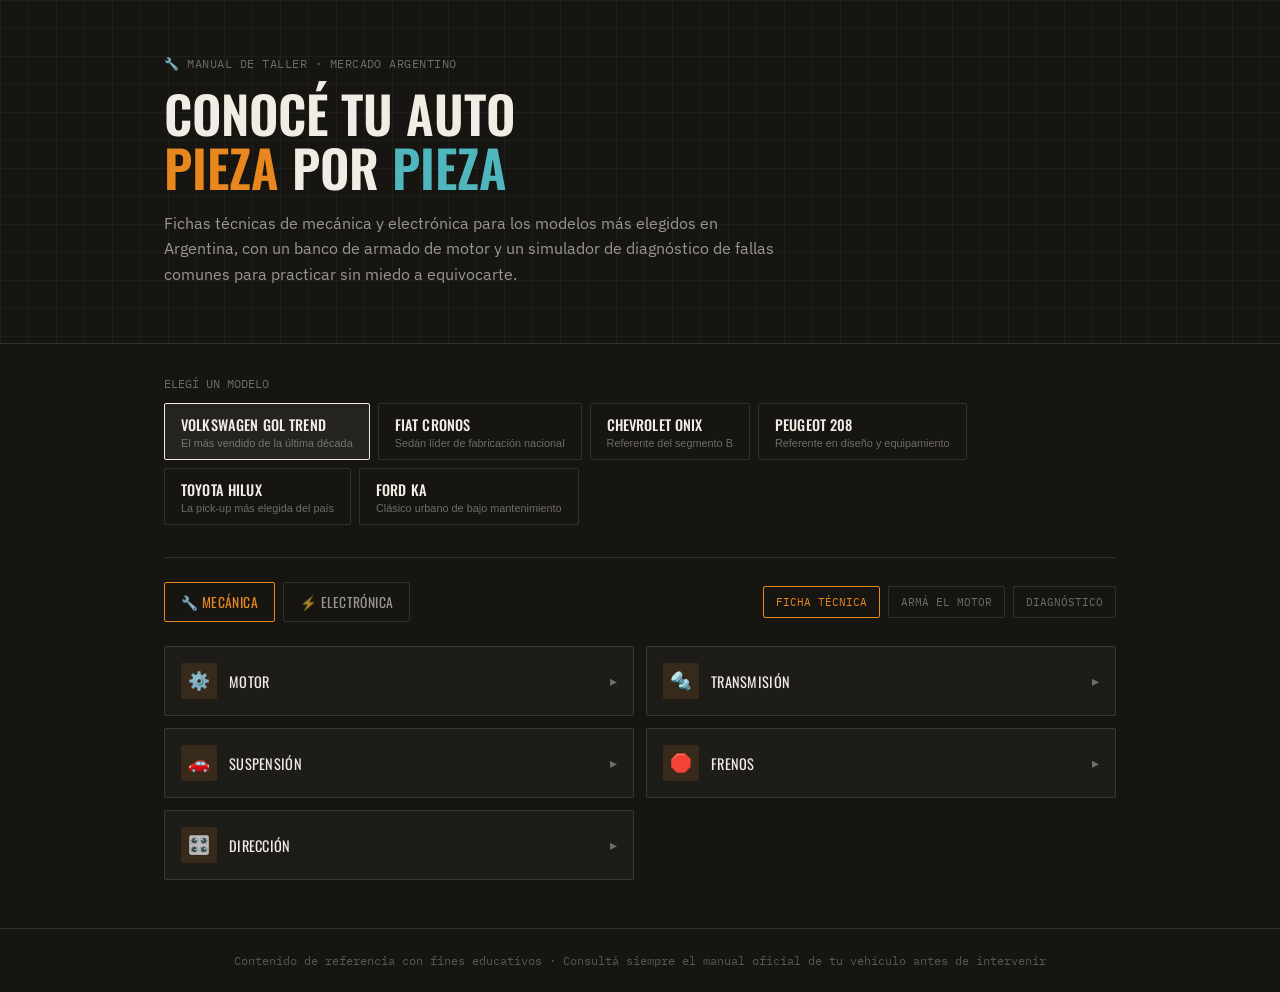
==== index.html @ b9983c9a "Add files via upload" ====
<!DOCTYPE html>
<html lang="es-AR">
<head>
<meta charset="UTF-8" />
<meta name="viewport" content="width=device-width, initial-scale=1.0" />
<title>Manual de Taller · Autos en Argentina</title>
<meta name="description" content="Fichas técnicas de mecánica y electrónica de los autos más elegidos en Argentina, con minijuegos de armado de motor y diagnóstico de fallas." />
<link rel="preconnect" href="https://fonts.googleapis.com">
<link rel="preconnect" href="https://fonts.gstatic.com" crossorigin>
<link href="https://fonts.googleapis.com/css2?family=Oswald:wght@400;500;600;700&family=IBM+Plex+Sans:wght@400;500;600&family=IBM+Plex+Mono:wght@400;500&display=swap" rel="stylesheet">
<link rel="stylesheet" href="style.css" />
</head>
<body>

  <header class="hero grid-bg">
    <div class="wrap">
      <div class="eyebrow"><span class="ico" style="color:var(--mech)">🔧</span> MANUAL DE TALLER · MERCADO ARGENTINO</div>
      <h1 class="title">
        CONOCÉ TU AUTO<br />
        <span style="color:var(--mech)">PIEZA</span> POR <span style="color:var(--elec)">PIEZA</span>
      </h1>
      <p class="subtitle">
        Fichas técnicas de mecánica y electrónica para los modelos más elegidos en Argentina, con un banco de armado
        de motor y un simulador de diagnóstico de fallas comunes para practicar sin miedo a equivocarte.
      </p>
    </div>
  </header>

  <main class="wrap main">

    <section>
      <div class="label">ELEGÍ UN MODELO</div>
      <div id="car-selector" class="car-selector"></div>
    </section>

    <section class="panel-section">
      <div class="controls-row">
        <div id="system-tabs" class="system-tabs"></div>
        <div id="view-tabs" class="view-tabs"></div>
      </div>
      <div id="view-container"></div>
    </section>

  </main>

  <footer class="footer">
    <p>Contenido de referencia con fines educativos · Consultá siempre el manual oficial de tu vehículo antes de intervenir</p>
  </footer>

  <script src="data.js"></script>
  <script src="app.js"></script>
</body>
</html>
---- style.css ----
:root {
  --bg: #161512;
  --panel: rgba(255,255,255,0.03);
  --border: rgba(255,255,255,0.12);
  --text: #F2EDE4;
  --text-dim: rgba(242,237,228,0.6);
  --text-dimmer: rgba(242,237,228,0.4);
  --mech: #E8871E;
  --elec: #4FB6BE;
  --danger: #C0463C;
  --danger-text: #E58077;
}

* { box-sizing: border-box; }

html, body {
  margin: 0;
  padding: 0;
  background: var(--bg);
  color: var(--text);
  font-family: 'IBM Plex Sans', sans-serif;
  -webkit-font-smoothing: antialiased;
}

.wrap {
  max-width: 1000px;
  margin: 0 auto;
  padding: 0 24px;
}

.mono { font-family: 'IBM Plex Mono', monospace; }

/* ---------- HERO ---------- */

.grid-bg {
  background-image:
    linear-gradient(rgba(255,255,255,0.035) 1px, transparent 1px),
    linear-gradient(90deg, rgba(255,255,255,0.035) 1px, transparent 1px);
  background-size: 28px 28px;
}

.hero {
  border-bottom: 1px solid var(--border);
  padding: 56px 0;
}

.eyebrow {
  font-family: 'IBM Plex Mono', monospace;
  font-size: 0.75rem;
  color: var(--text-dimmer);
  display: flex;
  align-items: center;
  gap: 8px;
  margin-bottom: 16px;
  letter-spacing: 0.04em;
}

.title {
  font-family: 'Oswald', sans-serif;
  font-weight: 600;
  font-size: clamp(2.2rem, 5vw, 3.2rem);
  line-height: 1.05;
  margin: 0 0 16px 0;
}

.subtitle {
  color: var(--text-dim);
  max-width: 620px;
  line-height: 1.6;
  margin: 0;
}

/* ---------- MAIN ---------- */

.main {
  padding: 32px 24px 48px;
  display: flex;
  flex-direction: column;
  gap: 32px;
}

.label {
  font-family: 'IBM Plex Mono', monospace;
  font-size: 0.75rem;
  color: var(--text-dimmer);
  margin-bottom: 12px;
}

/* ---------- CAR SELECTOR ---------- */

.car-selector {
  display: flex;
  flex-wrap: wrap;
  gap: 8px;
}

.car-card {
  border: 1px solid var(--border);
  background: transparent;
  border-radius: 2px;
  padding: 10px 16px;
  text-align: left;
  cursor: pointer;
  color: var(--text);
  transition: border-color 0.15s, background 0.15s;
}

.car-card:hover { border-color: rgba(255,255,255,0.3); }

.car-card.active {
  border-color: var(--text);
  background: rgba(255,255,255,0.06);
}

.car-card .name {
  font-family: 'Oswald', sans-serif;
  font-size: 0.9rem;
  font-weight: 500;
  letter-spacing: 0.01em;
}

.car-card .tag {
  font-size: 0.68rem;
  color: var(--text-dimmer);
  margin-top: 2px;
}

/* ---------- TABS ---------- */

.panel-section {
  border-top: 1px solid var(--border);
  padding-top: 24px;
}

.controls-row {
  display: flex;
  flex-wrap: wrap;
  align-items: center;
  justify-content: space-between;
  gap: 16px;
  margin-bottom: 24px;
}

.system-tabs, .view-tabs {
  display: flex;
  gap: 8px;
}

.tab-btn {
  display: flex;
  align-items: center;
  gap: 8px;
  padding: 9px 16px;
  border-radius: 2px;
  border: 1px solid var(--border);
  background: transparent;
  color: var(--text-dim);
  font-family: 'Oswald', sans-serif;
  letter-spacing: 0.03em;
  font-size: 0.85rem;
  cursor: pointer;
}

.view-tabs .tab-btn {
  font-family: 'IBM Plex Mono', monospace;
  font-size: 0.7rem;
  padding: 8px 12px;
  letter-spacing: normal;
}

/* ---------- INFO CARDS ---------- */

.info-grid {
  display: grid;
  grid-template-columns: 1fr;
  gap: 12px;
}

@media (min-width: 640px) {
  .info-grid { grid-template-columns: 1fr 1fr; }
}

.info-card {
  border: 1px solid var(--border);
  background: var(--panel);
  border-radius: 2px;
  overflow: hidden;
}

.info-card-header {
  width: 100%;
  display: flex;
  align-items: center;
  justify-content: space-between;
  gap: 12px;
  padding: 16px;
  background: transparent;
  border: none;
  cursor: pointer;
  color: var(--text);
  text-align: left;
}

.info-card-left {
  display: flex;
  align-items: center;
  gap: 12px;
}

.icon-badge {
  width: 36px;
  height: 36px;
  border-radius: 2px;
  display: flex;
  align-items: center;
  justify-content: center;
  font-size: 1.1rem;
  flex-shrink: 0;
}

.info-card-title {
  font-family: 'Oswald', sans-serif;
  font-size: 0.9rem;
  letter-spacing: 0.02em;
}

.chevron {
  color: var(--text-dimmer);
  transition: transform 0.15s;
  font-size: 0.9rem;
}

.chevron.open { transform: rotate(90deg); }

.info-card-body {
  padding: 0 16px 16px;
}

.info-card-desc {
  font-size: 0.88rem;
  color: var(--text-dim);
  line-height: 1.6;
  margin: 0 0 12px 0;
}

.spec-table {
  width: 100%;
  border-collapse: collapse;
  font-size: 0.85rem;
}

.spec-table tr { border-bottom: 1px solid rgba(255,255,255,0.1); }
.spec-table tr:last-child { border-bottom: none; }

.spec-table td {
  padding: 8px 0;
  vertical-align: top;
}

.spec-table td:first-child {
  color: var(--text-dimmer);
  font-family: 'IBM Plex Mono', monospace;
  font-size: 0.7rem;
  white-space: nowrap;
  padding-right: 12px;
}

.spec-table td:last-child { color: rgba(242,237,228,0.9); }

/* ---------- GAMES: SHARED ---------- */

.game-title {
  font-family: 'Oswald', sans-serif;
  font-size: 1.15rem;
  margin: 0 0 4px 0;
}

.game-desc {
  font-size: 0.88rem;
  color: var(--text-dimmer);
  max-width: 620px;
  line-height: 1.5;
  margin: 0 0 20px 0;
}

.game-columns {
  display: grid;
  grid-template-columns: 1fr;
  gap: 20px;
  margin-bottom: 16px;
}

@media (min-width: 640px) {
  .game-columns { grid-template-columns: 1fr 1fr; }
}

.game-box {
  border: 1px solid var(--border);
  background: var(--panel);
  border-radius: 2px;
  padding: 16px;
}

.game-box .box-label {
  font-family: 'IBM Plex Mono', monospace;
  font-size: 0.7rem;
  color: var(--text-dimmer);
  margin-bottom: 12px;
}

.chip-list {
  display: flex;
  flex-wrap: wrap;
  gap: 8px;
}

.chip-btn {
  padding: 8px 12px;
  border-radius: 2px;
  border: 1px solid rgba(255,255,255,0.15);
  background: transparent;
  color: rgba(242,237,228,0.8);
  font-size: 0.85rem;
  cursor: pointer;
  text-align: left;
}

.chip-btn:hover { border-color: rgba(255,255,255,0.4); }

.empty-note { font-size: 0.85rem; color: rgba(242,237,228,0.3); }

.seq-list {
  list-style: none;
  padding: 0;
  margin: 0;
  display: flex;
  flex-direction: column;
  gap: 6px;
}

.seq-item {
  display: flex;
  align-items: center;
  gap: 8px;
  font-size: 0.85rem;
  padding: 7px 8px;
  border-radius: 2px;
  color: rgba(242,237,228,0.3);
}

.seq-item.filled { color: white; }

.seq-num {
  font-family: 'IBM Plex Mono', monospace;
  color: rgba(242,237,228,0.25);
}

.seq-item.filled .seq-num { color: var(--accent, var(--mech)); }

.msg-box {
  display: flex;
  align-items: center;
  gap: 8px;
  font-size: 0.85rem;
  padding: 10px 12px;
  border-radius: 2px;
  border: 1px solid var(--border);
  margin-bottom: 16px;
}

.msg-box.ok { color: var(--accent, var(--mech)); }
.msg-box.err { color: var(--danger-text); border-color: var(--danger); }

.actions-row {
  display: flex;
  align-items: center;
  gap: 16px;
  flex-wrap: wrap;
}

.btn-ghost {
  display: flex;
  align-items: center;
  gap: 8px;
  font-size: 0.85rem;
  padding: 9px 14px;
  border-radius: 2px;
  border: 1px solid rgba(255,255,255,0.2);
  background: transparent;
  color: rgba(242,237,228,0.7);
  cursor: pointer;
}

.btn-ghost:hover { border-color: rgba(255,255,255,0.4); }

.btn-solid {
  font-family: 'Oswald', sans-serif;
  letter-spacing: 0.03em;
  font-size: 0.85rem;
  padding: 10px 18px;
  border-radius: 2px;
  border: none;
  background: var(--accent, var(--mech));
  color: #161512;
  cursor: pointer;
  font-weight: 500;
}

.btn-solid:disabled { opacity: 0.3; cursor: not-allowed; }

.hint-note { font-size: 0.75rem; color: rgba(242,237,228,0.3); }

/* diagnostic specific */

.failure-picker {
  display: flex;
  flex-wrap: wrap;
  gap: 8px;
  margin-bottom: 16px;
}

.failure-chip {
  display: flex;
  align-items: center;
  gap: 6px;
  padding: 7px 12px;
  border-radius: 2px;
  border: 1px solid var(--border);
  background: transparent;
  font-family: 'IBM Plex Mono', monospace;
  font-size: 0.72rem;
  color: rgba(242,237,228,0.6);
  cursor: pointer;
}

.symptom-box {
  display: flex;
  align-items: flex-start;
  gap: 10px;
  border: 1px solid var(--border);
  background: var(--panel);
  border-radius: 2px;
  padding: 14px 16px;
  margin-bottom: 20px;
}

.symptom-box .sym-icon { font-size: 1.2rem; }

.symptom-box .box-label {
  font-family: 'IBM Plex Mono', monospace;
  font-size: 0.7rem;
  color: var(--text-dimmer);
  margin-bottom: 4px;
}

.symptom-box p { margin: 0; font-size: 0.88rem; color: rgba(242,237,228,0.85); }

.step-row {
  display: flex;
  align-items: center;
  justify-content: space-between;
  gap: 8px;
  font-size: 0.85rem;
  padding: 8px 10px;
  border-radius: 2px;
}

.step-row .remove-btn {
  background: none;
  border: none;
  color: rgba(242,237,228,0.4);
  cursor: pointer;
  font-size: 1rem;
  line-height: 1;
}

.step-row .remove-btn:hover { color: rgba(242,237,228,0.9); }

/* ---------- FOOTER ---------- */

.footer {
  border-top: 1px solid var(--border);
  padding: 24px;
  text-align: center;
}

.footer p {
  font-family: 'IBM Plex Mono', monospace;
  font-size: 0.72rem;
  color: rgba(242,237,228,0.3);
  margin: 0;
}
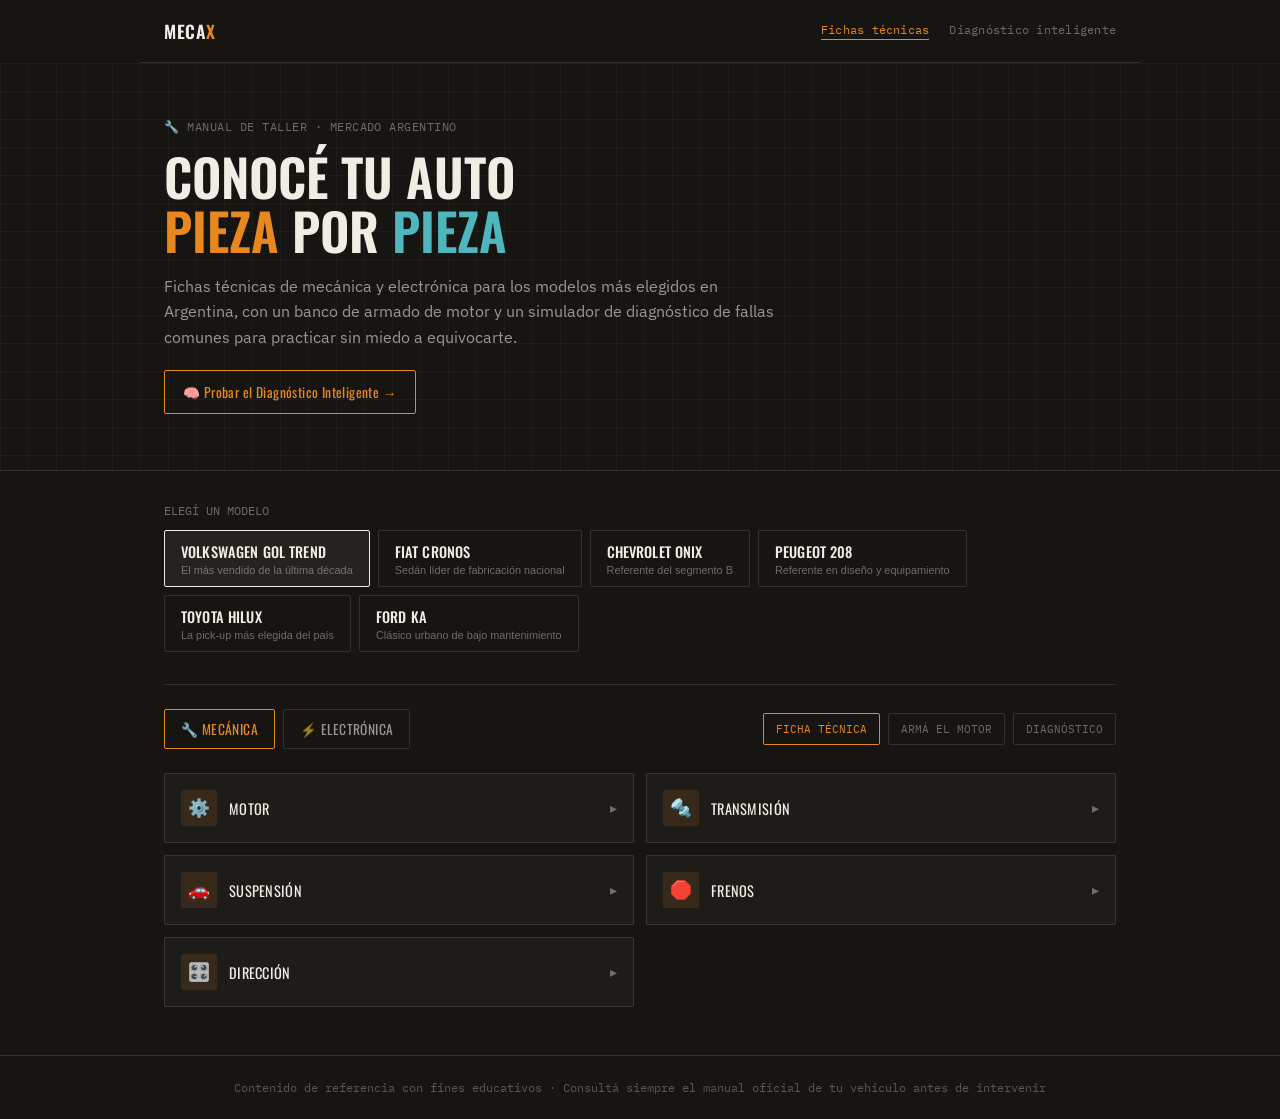
==== commit c55173de: "Add files via upload" ====
--- a/index.html
+++ b/index.html
@@ -12,6 +12,14 @@
 </head>
 <body>
 
+  <nav class="topnav wrap">
+    <a href="index.html" class="brand">MECA<span style="color:var(--mech)">X</span></a>
+    <div class="nav-links">
+      <a href="index.html" class="active">Fichas técnicas</a>
+      <a href="diagnostico-inteligente.html">Diagnóstico inteligente</a>
+    </div>
+  </nav>
+
   <header class="hero grid-bg">
     <div class="wrap">
       <div class="eyebrow"><span class="ico" style="color:var(--mech)">🔧</span> MANUAL DE TALLER · MERCADO ARGENTINO</div>
@@ -23,6 +31,7 @@
         Fichas técnicas de mecánica y electrónica para los modelos más elegidos en Argentina, con un banco de armado
         de motor y un simulador de diagnóstico de fallas comunes para practicar sin miedo a equivocarte.
       </p>
+      <a href="diagnostico-inteligente.html" class="hero-cta">🧠 Probar el Diagnóstico Inteligente →</a>
     </div>
   </header>
 
--- a/style.css
+++ b/style.css
@@ -476,6 +476,241 @@
 
 .step-row .remove-btn:hover { color: rgba(242,237,228,0.9); }
 
+/* ---------- NAV ---------- */
+
+.topnav {
+  display: flex;
+  align-items: center;
+  justify-content: space-between;
+  padding: 18px 24px;
+  border-bottom: 1px solid var(--border);
+}
+
+.brand {
+  font-family: 'Oswald', sans-serif;
+  font-size: 1.1rem;
+  font-weight: 600;
+  letter-spacing: 0.04em;
+  color: var(--text);
+  text-decoration: none;
+}
+
+.nav-links {
+  display: flex;
+  gap: 20px;
+}
+
+.nav-links a {
+  font-family: 'IBM Plex Mono', monospace;
+  font-size: 0.75rem;
+  color: var(--text-dimmer);
+  text-decoration: none;
+  letter-spacing: 0.02em;
+  padding-bottom: 2px;
+  border-bottom: 1px solid transparent;
+}
+
+.nav-links a:hover { color: var(--text-dim); }
+
+.nav-links a.active {
+  color: var(--mech);
+  border-bottom-color: var(--mech);
+}
+
+/* ---------- HERO CTA ---------- */
+
+.hero-cta {
+  display: inline-flex;
+  align-items: center;
+  gap: 8px;
+  margin-top: 20px;
+  padding: 11px 18px;
+  border-radius: 2px;
+  border: 1px solid var(--mech);
+  color: var(--mech);
+  text-decoration: none;
+  font-family: 'Oswald', sans-serif;
+  font-size: 0.85rem;
+  letter-spacing: 0.03em;
+}
+
+.hero-cta:hover { background: rgba(232,135,30,0.1); }
+
+.diag-hero { padding: 44px 0; }
+
+/* ---------- DIAGNÓSTICO INTELIGENTE ---------- */
+
+.diag-intro { margin-bottom: 24px; }
+
+.diag-h2 {
+  font-family: 'Oswald', sans-serif;
+  font-size: 1.6rem;
+  margin: 8px 0 10px 0;
+}
+
+.diag-lead {
+  color: var(--text-dim);
+  max-width: 620px;
+  line-height: 1.6;
+  margin: 0;
+}
+
+.symptom-grid {
+  display: grid;
+  grid-template-columns: repeat(2, 1fr);
+  gap: 10px;
+}
+
+@media (min-width: 640px) {
+  .symptom-grid { grid-template-columns: repeat(3, 1fr); }
+}
+
+.symptom-card {
+  display: flex;
+  flex-direction: column;
+  align-items: center;
+  justify-content: center;
+  gap: 8px;
+  padding: 22px 12px;
+  border-radius: 2px;
+  border: 1px solid var(--border);
+  background: var(--panel);
+  color: var(--text);
+  cursor: pointer;
+  text-align: center;
+}
+
+.symptom-card:hover { border-color: var(--mech); }
+
+.symptom-icon { font-size: 1.6rem; }
+
+.symptom-label {
+  font-family: 'Oswald', sans-serif;
+  font-size: 0.85rem;
+  letter-spacing: 0.01em;
+}
+
+.diag-breadcrumb {
+  display: flex;
+  flex-wrap: wrap;
+  align-items: center;
+  gap: 6px;
+  font-family: 'IBM Plex Mono', monospace;
+  font-size: 0.72rem;
+  color: var(--text-dimmer);
+  margin-bottom: 20px;
+}
+
+.crumb-symptom { color: var(--mech); }
+.crumb-sep { color: rgba(255,255,255,0.2); }
+.crumb-step { color: var(--text-dim); }
+
+.diag-card {
+  border: 1px solid var(--border);
+  background: var(--panel);
+  border-radius: 2px;
+  padding: 22px;
+  margin-bottom: 20px;
+}
+
+.diag-step-count {
+  font-size: 0.7rem;
+  color: var(--text-dimmer);
+  margin-bottom: 8px;
+}
+
+.diag-question {
+  font-family: 'Oswald', sans-serif;
+  font-weight: 500;
+  font-size: 1.15rem;
+  line-height: 1.4;
+  margin: 0 0 18px 0;
+}
+
+.diag-options {
+  display: flex;
+  flex-direction: column;
+  gap: 8px;
+}
+
+.diag-option-btn {
+  text-align: left;
+  padding: 12px 14px;
+  border-radius: 2px;
+  border: 1px solid rgba(255,255,255,0.15);
+  background: rgba(255,255,255,0.02);
+  color: var(--text);
+  font-size: 0.9rem;
+  cursor: pointer;
+}
+
+.diag-option-btn:hover {
+  border-color: var(--mech);
+  background: rgba(232,135,30,0.08);
+}
+
+.diag-result-card {
+  border: 1px solid var(--border);
+  border-left-width: 4px;
+  background: var(--panel);
+  border-radius: 2px;
+  padding: 22px;
+  margin-bottom: 20px;
+}
+
+.diag-result-header {
+  display: flex;
+  flex-wrap: wrap;
+  align-items: center;
+  gap: 12px;
+  margin-bottom: 18px;
+}
+
+.severity-pill {
+  font-family: 'IBM Plex Mono', monospace;
+  font-size: 0.68rem;
+  padding: 4px 10px;
+  border-radius: 20px;
+  border: 1px solid;
+  letter-spacing: 0.03em;
+}
+
+.diag-result-title {
+  font-family: 'Oswald', sans-serif;
+  font-size: 1.3rem;
+  margin: 0;
+}
+
+.diag-result-block { margin-bottom: 18px; }
+.diag-result-block:last-of-type { margin-bottom: 14px; }
+
+.cause-list {
+  margin: 0;
+  padding-left: 18px;
+  font-size: 0.88rem;
+  color: rgba(242,237,228,0.85);
+  line-height: 1.6;
+}
+
+.cause-list li { margin-bottom: 6px; }
+.cause-list strong { color: var(--text); }
+
+.diag-recommendation {
+  font-size: 0.88rem;
+  color: rgba(242,237,228,0.85);
+  line-height: 1.6;
+  margin: 0;
+}
+
+.tool-tag {
+  display: inline-block;
+  font-size: 0.8rem;
+  color: var(--text-dim);
+  border-top: 1px solid var(--border);
+  padding-top: 12px;
+  width: 100%;
+}
+
 /* ---------- FOOTER ---------- */
 
 .footer {
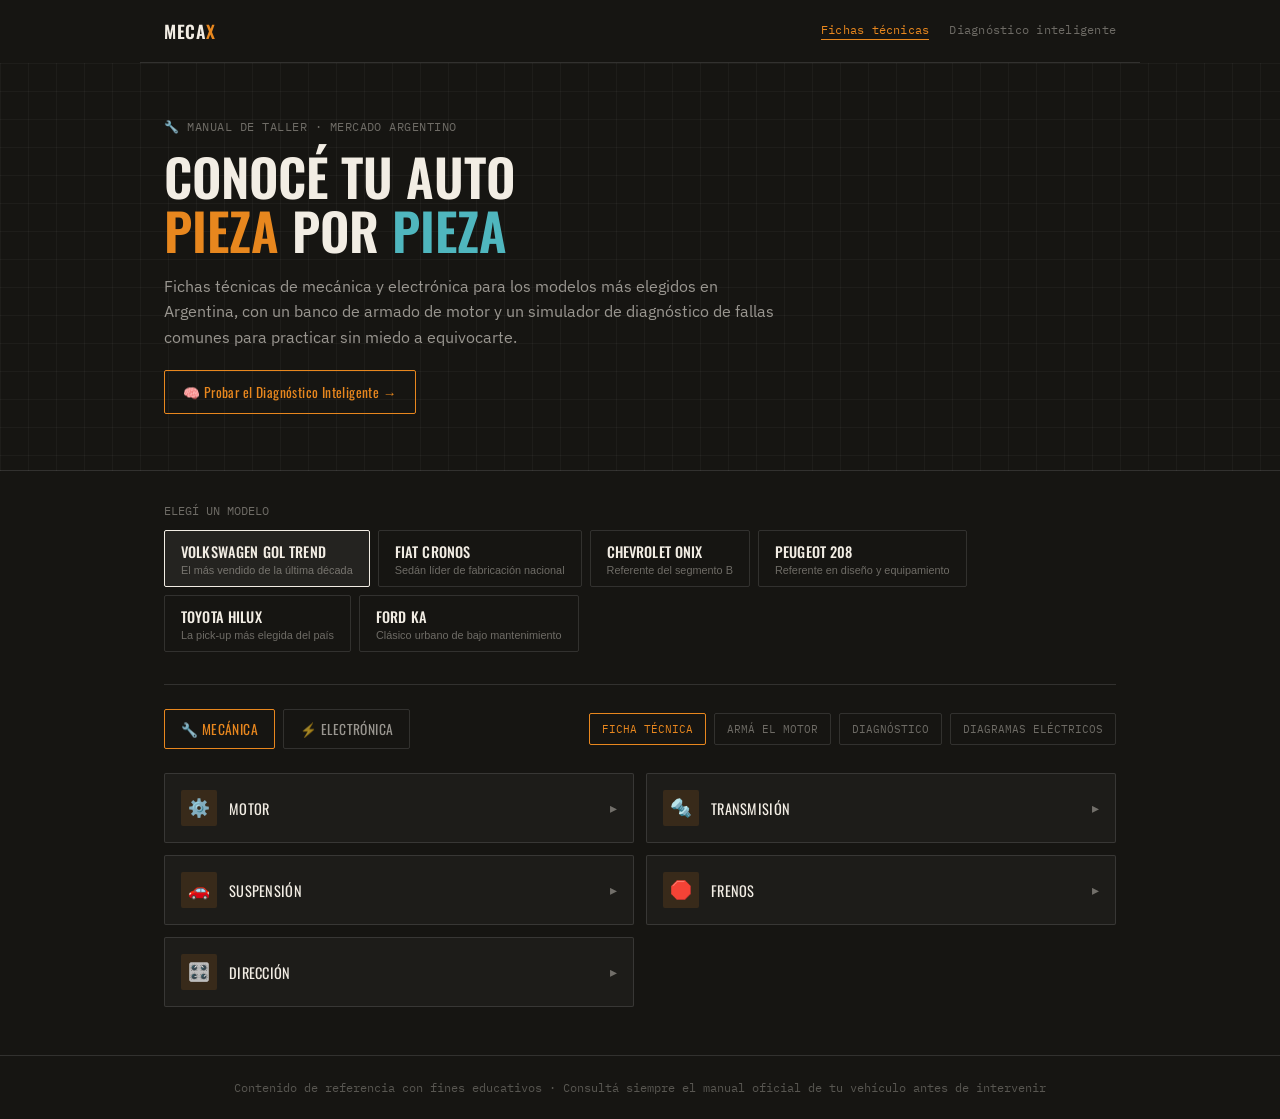
==== commit 4e478763: "Add files via upload" ====
--- a/index.html
+++ b/index.html
@@ -57,6 +57,7 @@
   </footer>
 
   <script src="data.js"></script>
+  <script src="diagrams.js"></script>
   <script src="app.js"></script>
 </body>
 </html>
--- a/style.css
+++ b/style.css
@@ -476,6 +476,29 @@
 
 .step-row .remove-btn:hover { color: rgba(242,237,228,0.9); }
 
+.diag-order-list {
+  gap: 10px;
+}
+
+.step-row-explained {
+  padding: 10px 12px;
+  border-radius: 2px;
+}
+
+.step-row-text {
+  font-size: 0.85rem;
+  color: rgba(242,237,228,0.95);
+  margin-bottom: 4px;
+}
+
+.step-reason {
+  margin: 0;
+  padding-left: 22px;
+  font-size: 0.78rem;
+  color: rgba(242,237,228,0.6);
+  line-height: 1.5;
+}
+
 /* ---------- NAV ---------- */
 
 .topnav {
@@ -711,6 +734,68 @@
   width: 100%;
 }
 
+/* ---------- DIAGRAMAS ELÉCTRICOS ---------- */
+
+.diagram-tabs {
+  display: flex;
+  flex-wrap: wrap;
+  gap: 8px;
+  margin-bottom: 16px;
+}
+
+.diagram-tab-btn {
+  font-family: 'IBM Plex Mono', monospace;
+  font-size: 0.72rem;
+  padding: 8px 14px;
+  border-radius: 2px;
+  border: 1px solid var(--border);
+  background: transparent;
+  cursor: pointer;
+}
+
+.diagram-box {
+  border: 1px solid var(--border);
+  background: var(--panel);
+  border-radius: 2px;
+  padding: 12px;
+  margin-bottom: 14px;
+  overflow-x: auto;
+}
+
+.diagram-svg {
+  width: 100%;
+  min-width: 640px;
+  height: auto;
+  display: block;
+}
+
+.diagram-component {
+  cursor: pointer;
+}
+
+.diagram-component rect {
+  transition: fill 0.15s;
+}
+
+.diagram-component:hover rect {
+  fill: rgba(79, 182, 190, 0.14);
+}
+
+.diagram-info-box {
+  border: 1px solid var(--border);
+  border-left-width: 4px;
+  background: var(--panel);
+  border-radius: 2px;
+  padding: 16px;
+}
+
+.diagram-info-box p {
+  margin: 6px 0 0 0;
+  font-size: 0.88rem;
+  color: rgba(242,237,228,0.85);
+  line-height: 1.6;
+}
+
 /* ---------- FOOTER ---------- */
 
 .footer {
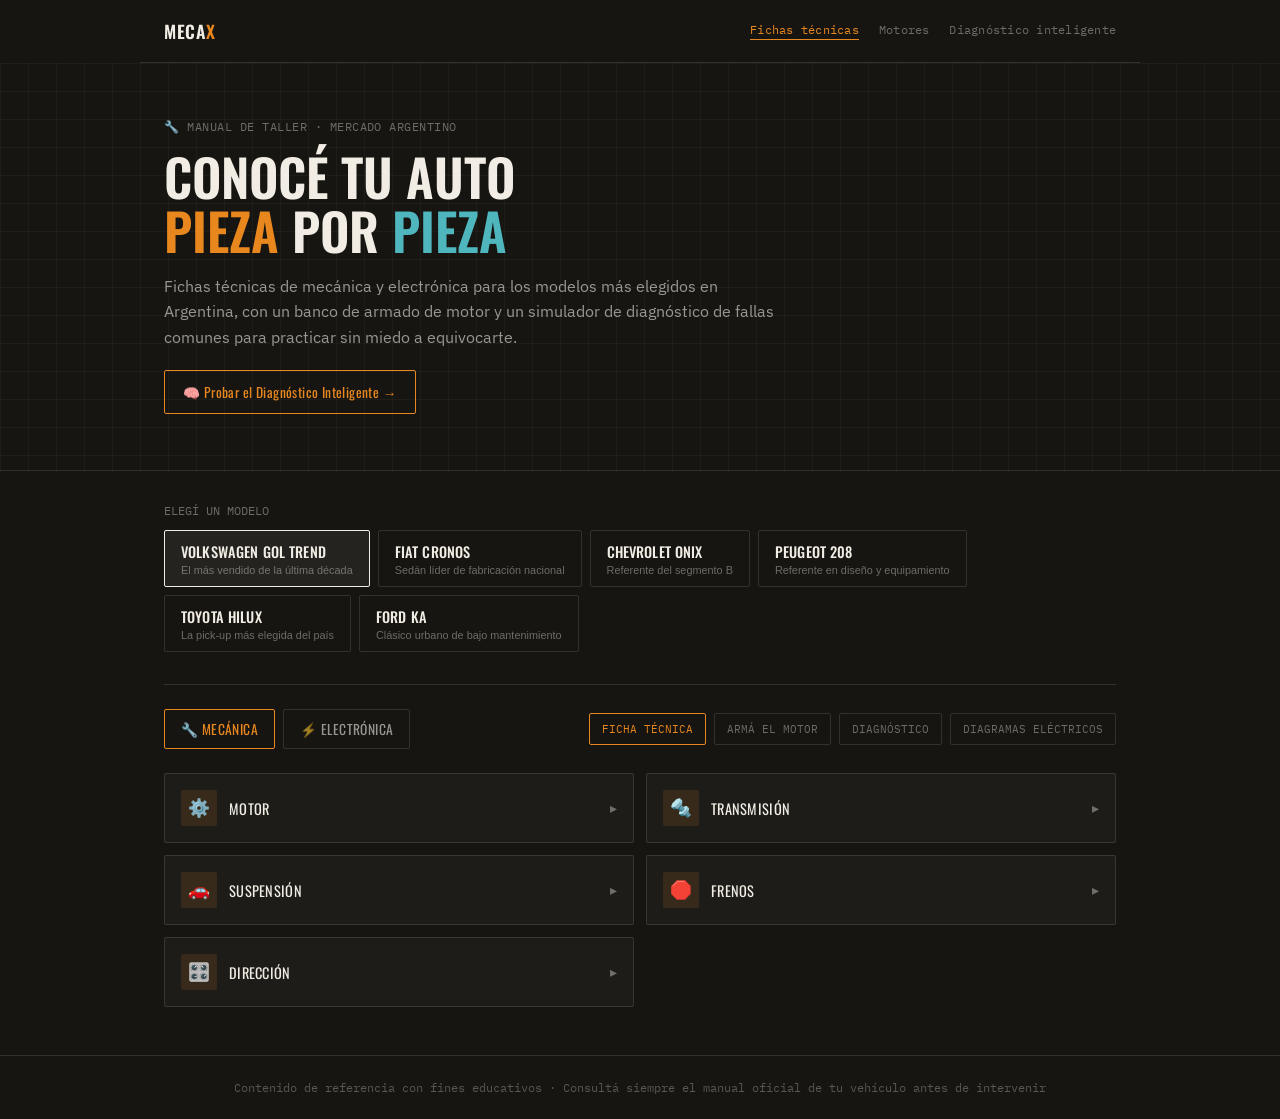
==== commit 6c5c12ec: "Add files via upload" ====
--- a/index.html
+++ b/index.html
@@ -16,6 +16,7 @@
     <a href="index.html" class="brand">MECA<span style="color:var(--mech)">X</span></a>
     <div class="nav-links">
       <a href="index.html" class="active">Fichas técnicas</a>
+      <a href="motores.html">Motores</a>
       <a href="diagnostico-inteligente.html">Diagnóstico inteligente</a>
     </div>
   </nav>
--- a/style.css
+++ b/style.css
@@ -796,6 +796,46 @@
   line-height: 1.6;
 }
 
+/* ---------- MOTORES: fundamentos y comparativa ---------- */
+
+.fundamentos-list {
+  display: flex;
+  flex-direction: column;
+  gap: 12px;
+}
+
+.fundamento-body p {
+  margin: 0 0 10px 0;
+  font-size: 0.88rem;
+  color: rgba(242,237,228,0.85);
+  line-height: 1.6;
+}
+
+.fundamento-body p:last-child { margin-bottom: 0; }
+
+.compare-table {
+  width: 100%;
+  border-collapse: collapse;
+  font-size: 0.88rem;
+}
+
+.compare-table th,
+.compare-table td {
+  text-align: left;
+  padding: 10px 12px;
+  border-bottom: 1px solid var(--border);
+}
+
+.compare-table th {
+  font-family: 'IBM Plex Mono', monospace;
+  font-size: 0.7rem;
+  color: var(--text-dimmer);
+  font-weight: 500;
+  letter-spacing: 0.02em;
+}
+
+.compare-table td { color: rgba(242,237,228,0.9); }
+
 /* ---------- FOOTER ---------- */
 
 .footer {
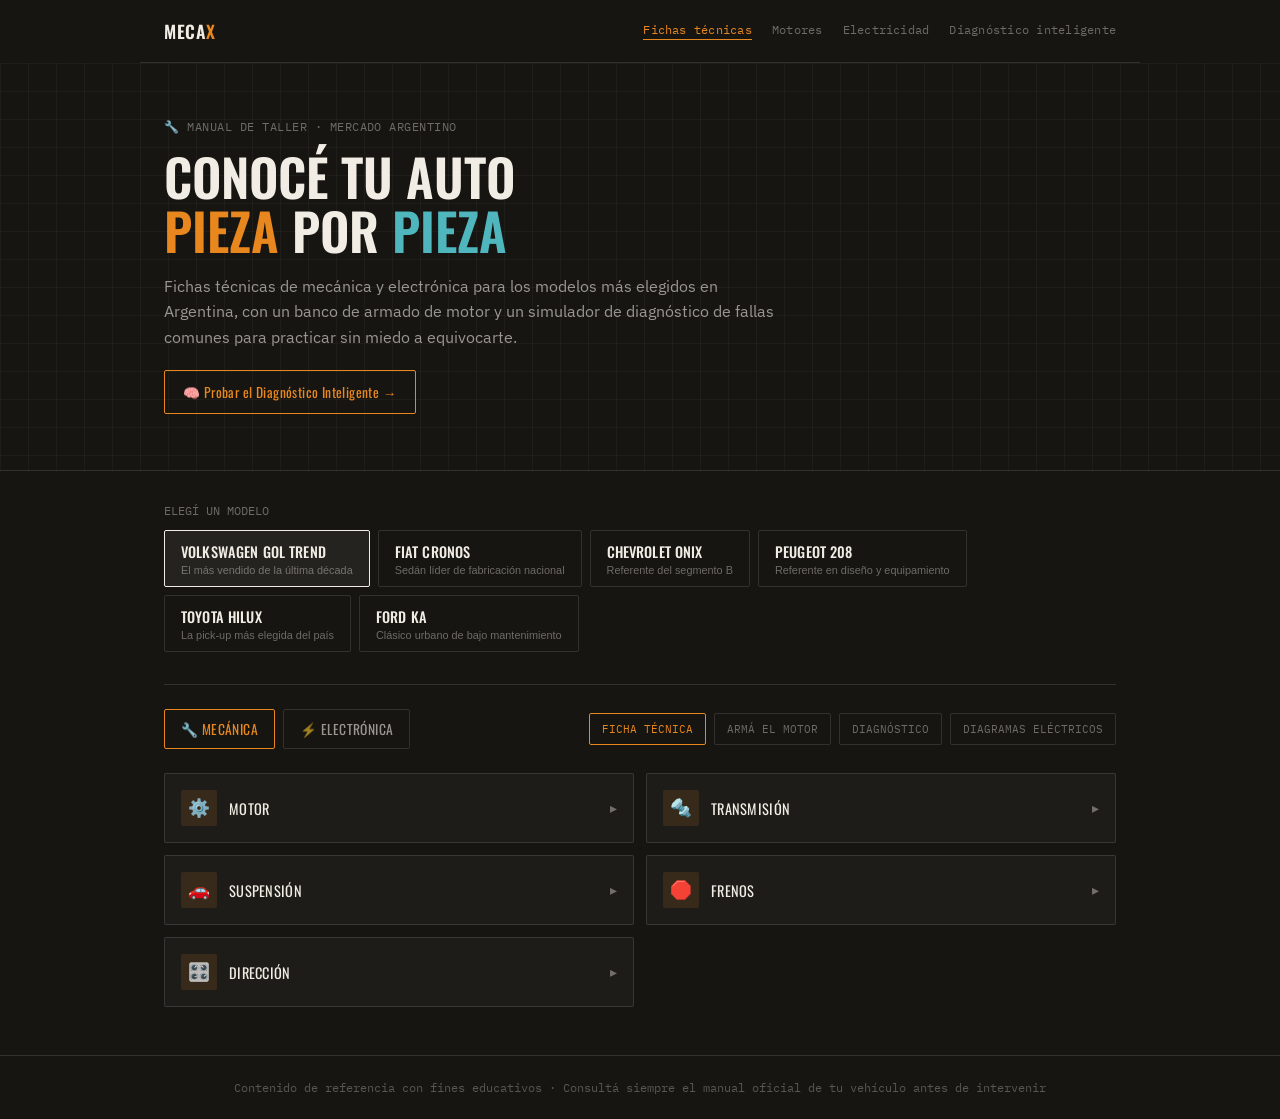
==== commit 3a19404e: "Add files via upload" ====
--- a/index.html
+++ b/index.html
@@ -17,6 +17,7 @@
     <div class="nav-links">
       <a href="index.html" class="active">Fichas técnicas</a>
       <a href="motores.html">Motores</a>
+      <a href="electricidad.html">Electricidad</a>
       <a href="diagnostico-inteligente.html">Diagnóstico inteligente</a>
     </div>
   </nav>
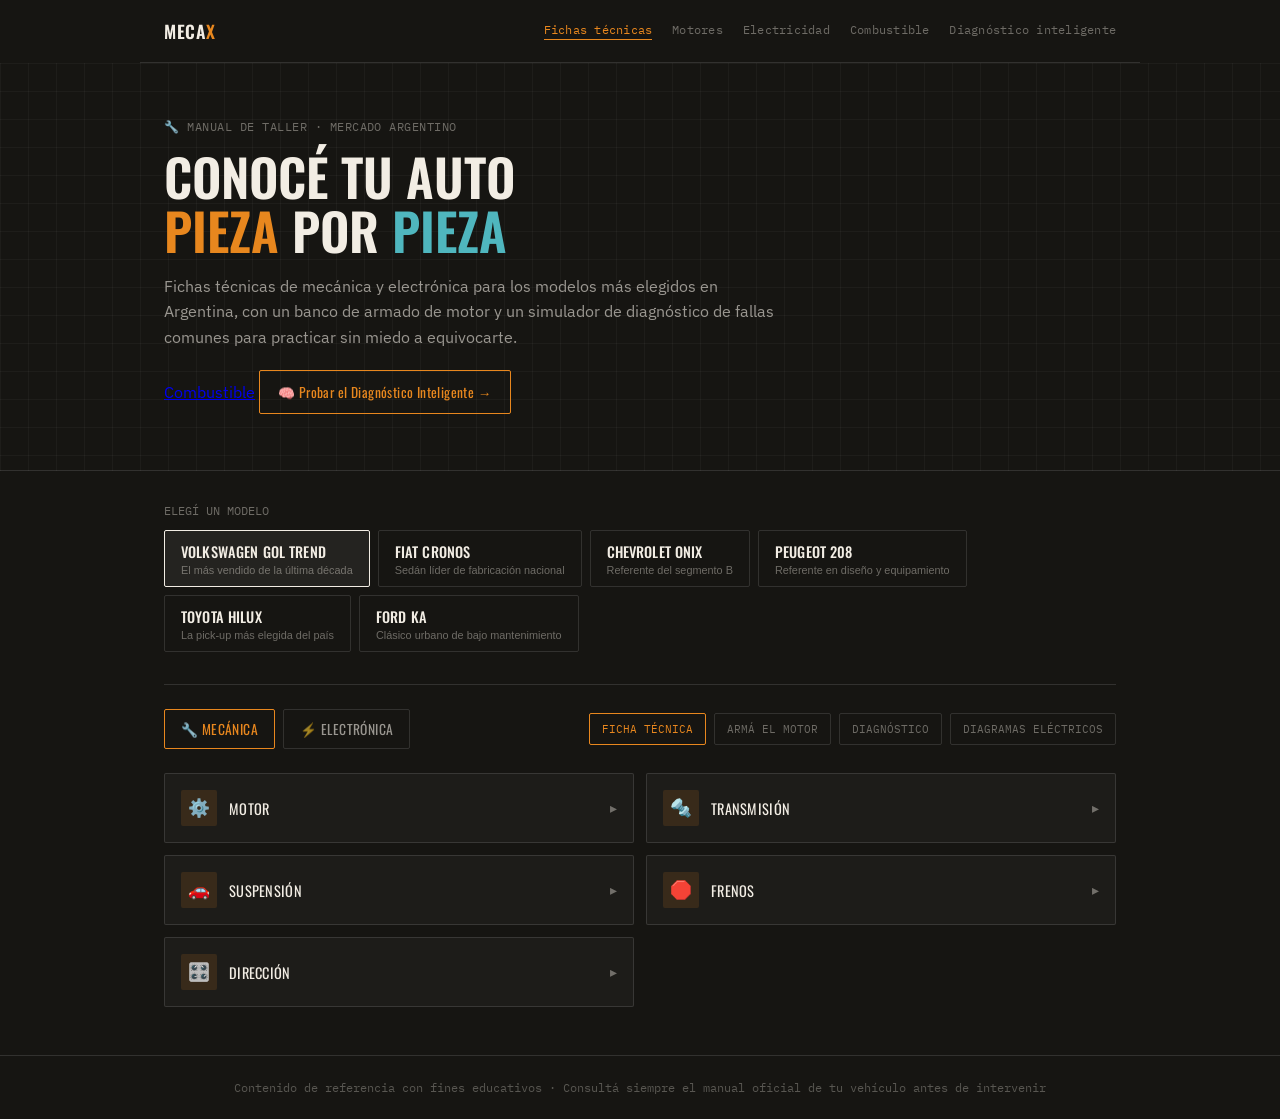
==== commit 0ddc7dee: "Add files via upload" ====
--- a/index.html
+++ b/index.html
@@ -18,6 +18,7 @@
       <a href="index.html" class="active">Fichas técnicas</a>
       <a href="motores.html">Motores</a>
       <a href="electricidad.html">Electricidad</a>
+      <a href="combustible.html">Combustible</a>
       <a href="diagnostico-inteligente.html">Diagnóstico inteligente</a>
     </div>
   </nav>
@@ -33,6 +34,7 @@
         Fichas técnicas de mecánica y electrónica para los modelos más elegidos en Argentina, con un banco de armado
         de motor y un simulador de diagnóstico de fallas comunes para practicar sin miedo a equivocarte.
       </p>
+      <a href="combustible.html">Combustible</a>
       <a href="diagnostico-inteligente.html" class="hero-cta">🧠 Probar el Diagnóstico Inteligente →</a>
     </div>
   </header>
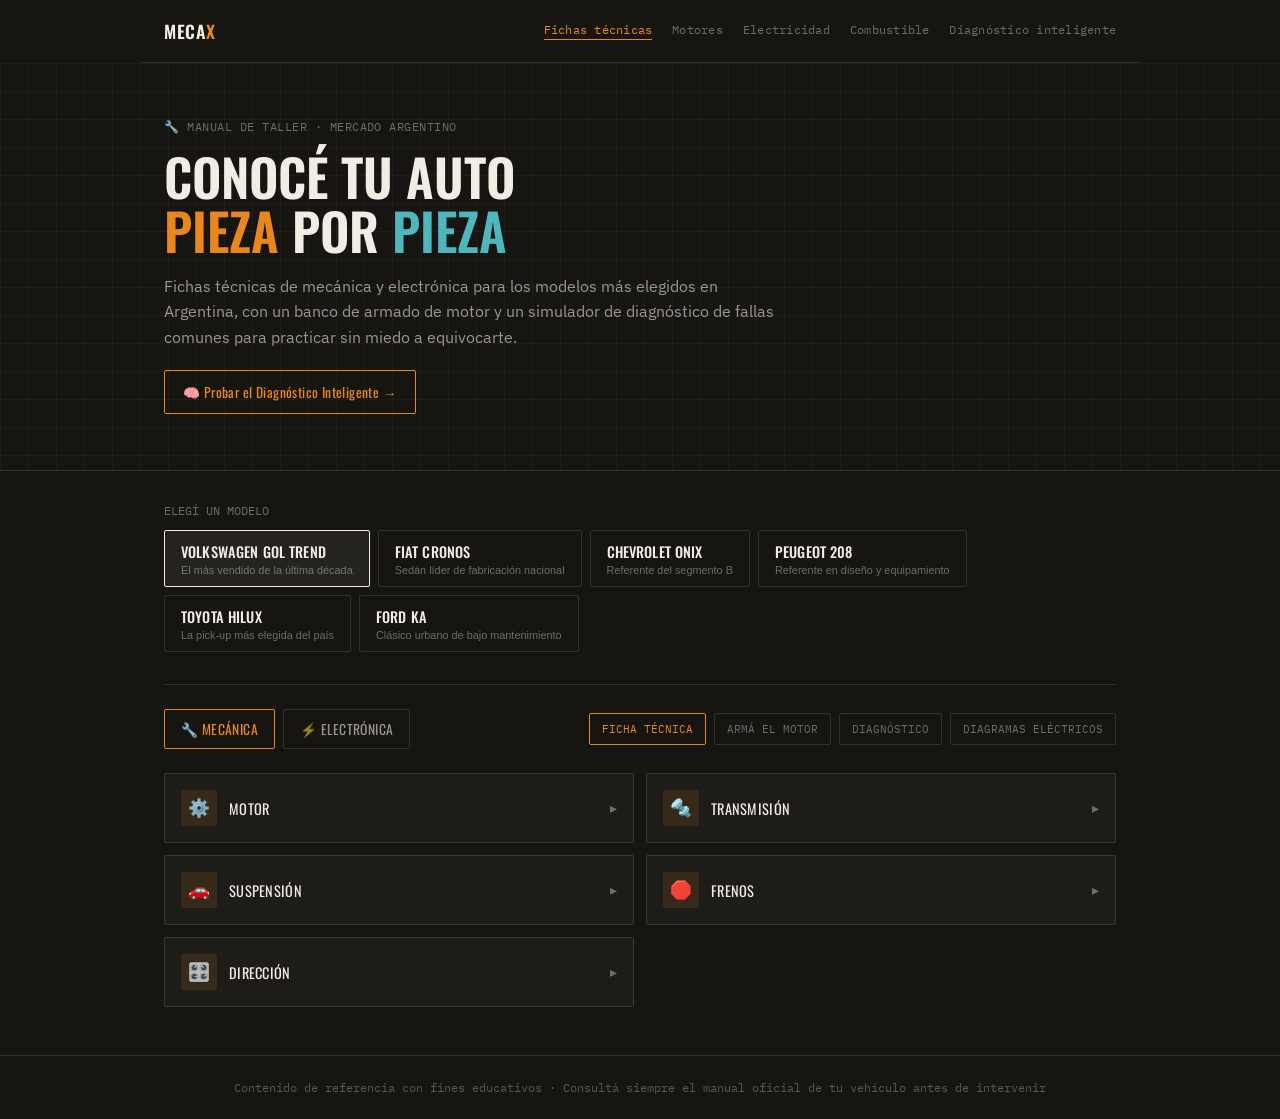
==== commit 19ab80e1: "Add files via upload" ====
--- a/index.html
+++ b/index.html
@@ -34,7 +34,6 @@
         Fichas técnicas de mecánica y electrónica para los modelos más elegidos en Argentina, con un banco de armado
         de motor y un simulador de diagnóstico de fallas comunes para practicar sin miedo a equivocarte.
       </p>
-      <a href="combustible.html">Combustible</a>
       <a href="diagnostico-inteligente.html" class="hero-cta">🧠 Probar el Diagnóstico Inteligente →</a>
     </div>
   </header>
